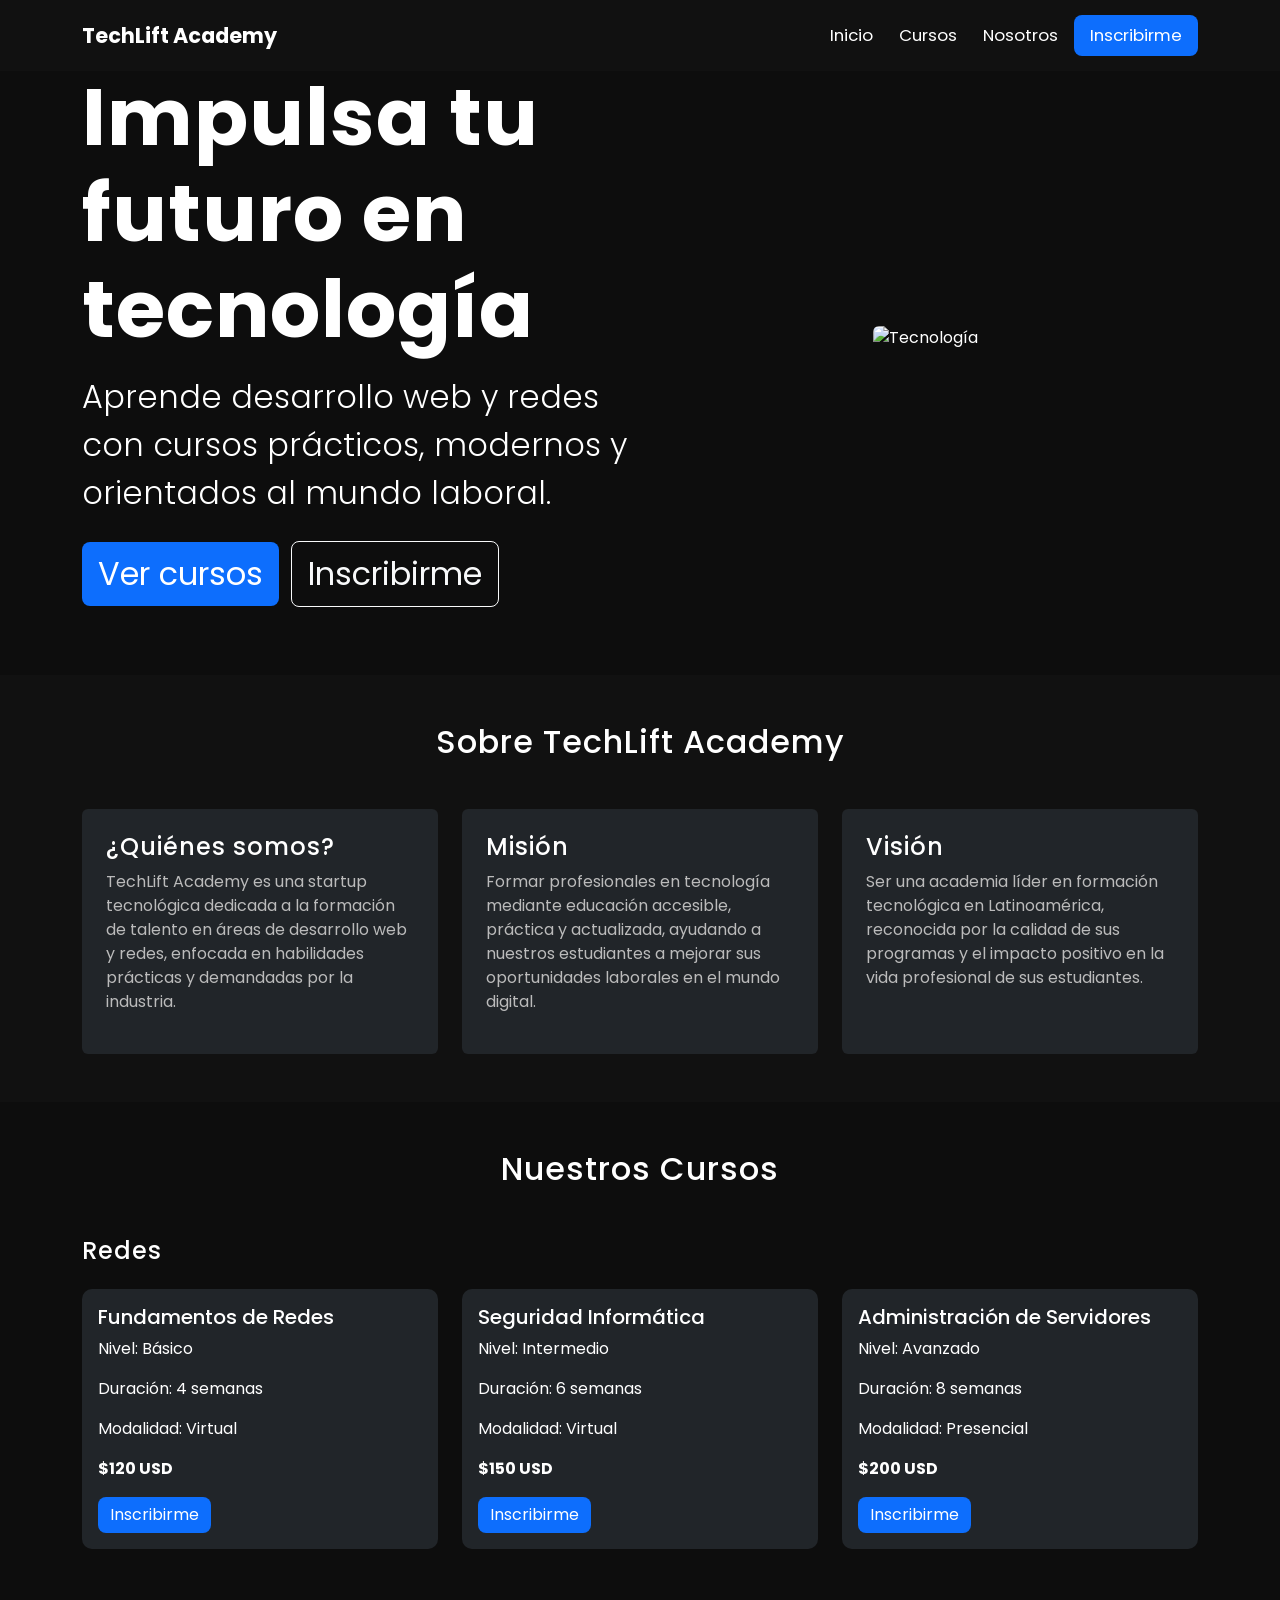
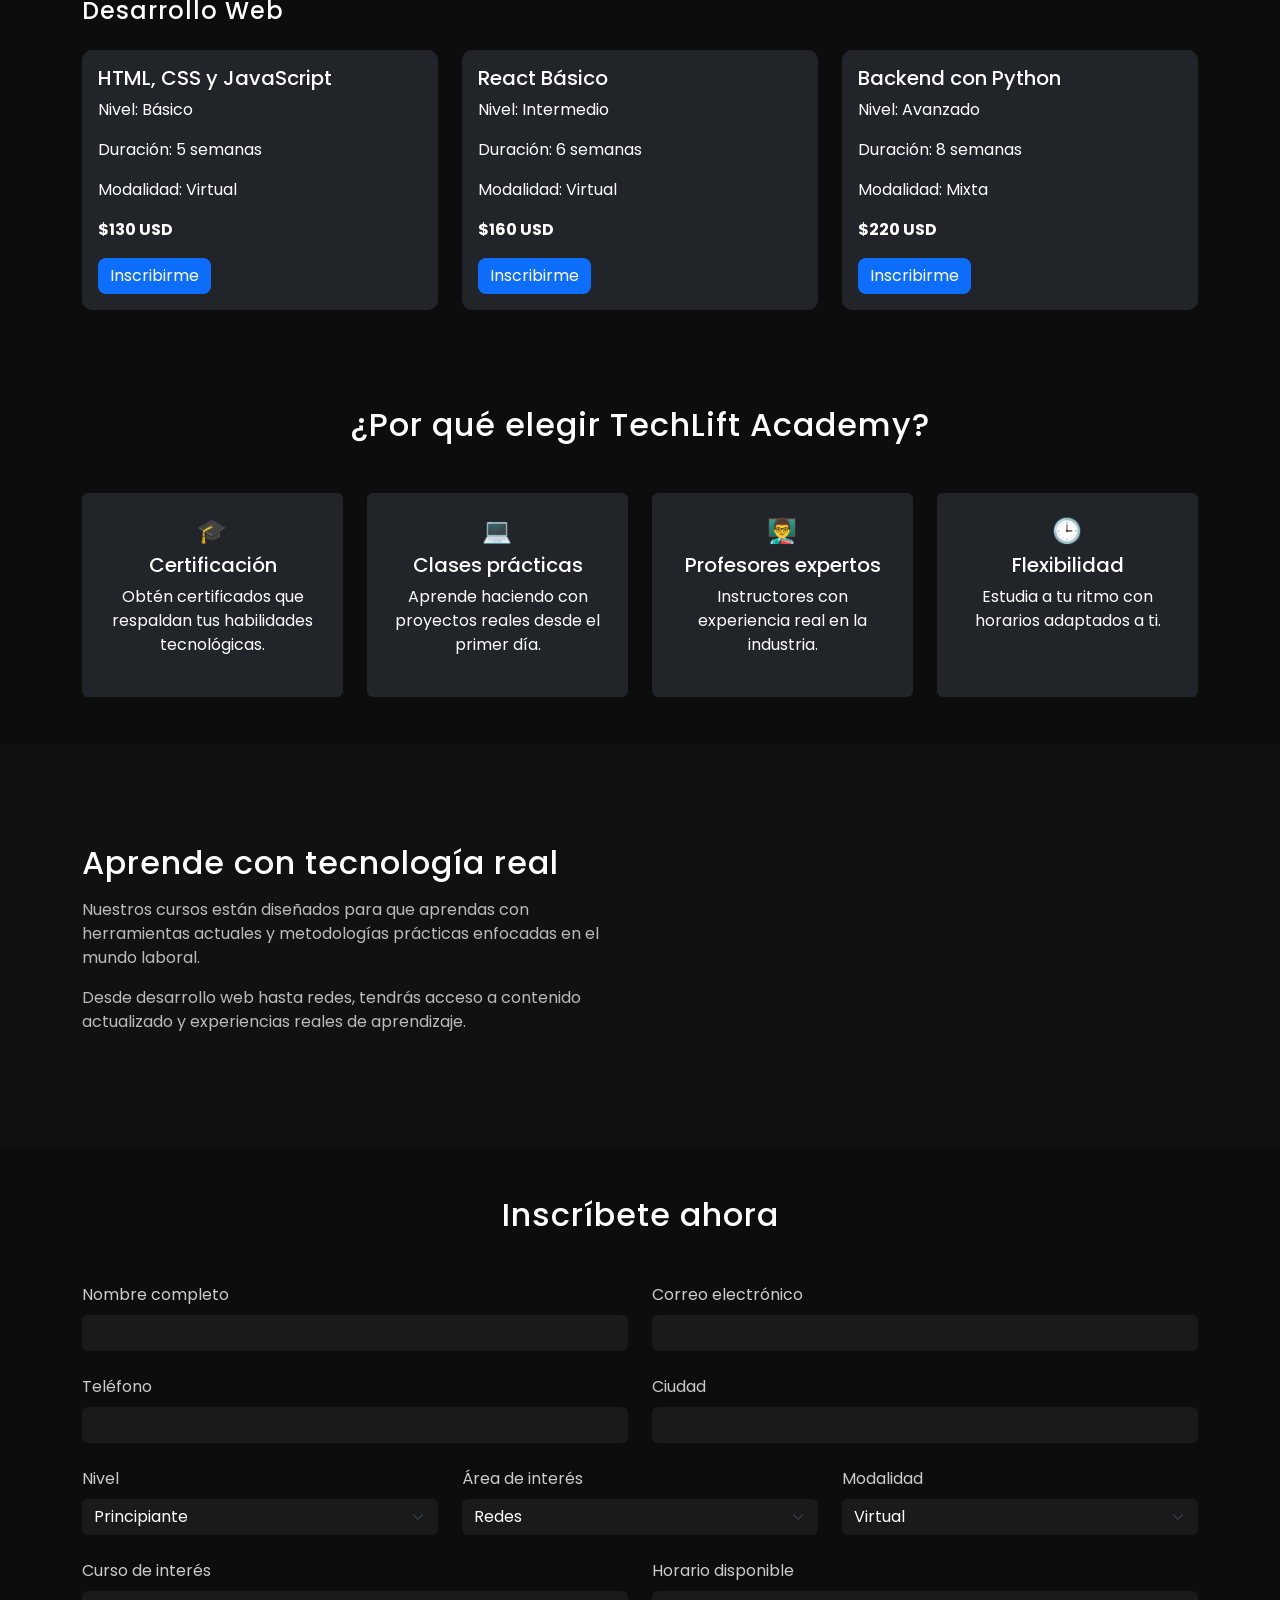
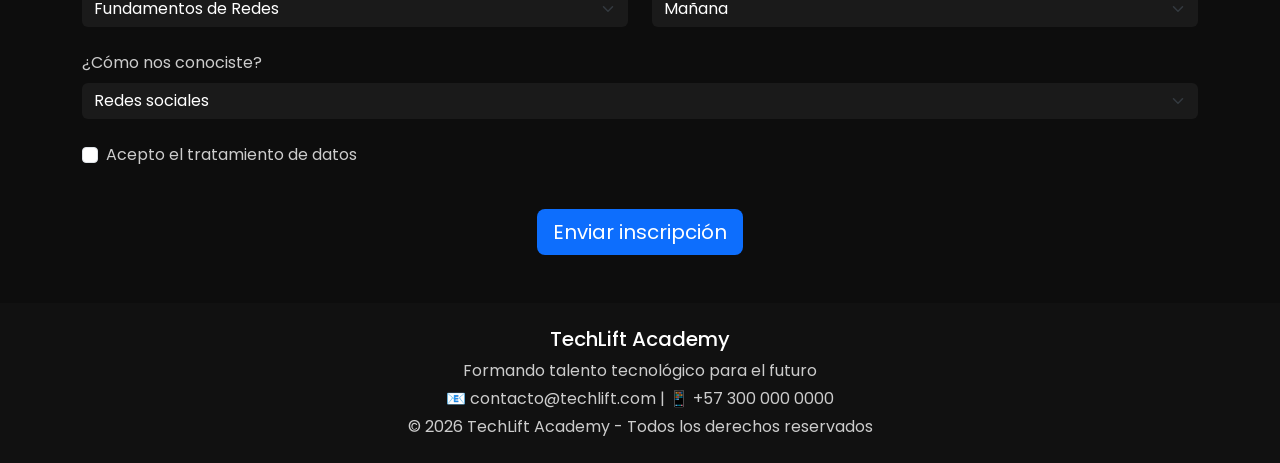
==== index.html @ 4fc76e9e "Cursos Techlift Academy" ====
<!doctype html>
<html lang="es">
  <head>
    <meta charset="UTF-8" />
    <meta name="viewport" content="width=device-width, initial-scale=1.0" />
    <title>TechLift Academy</title>

    <!-- Bootstrap -->
    <link
      href="https://cdn.jsdelivr.net/npm/bootstrap@5.3.3/dist/css/bootstrap.min.css"
      rel="stylesheet"
    />

    <!-- Google Fonts -->
    <link
      href="https://fonts.googleapis.com/css2?family=Poppins:wght@300;400;600&display=swap"
      rel="stylesheet"
    />

    <!-- CSS propio -->
    <link rel="stylesheet" href="css/styles.css" />
  </head>
  <body>
    <!-- 🔹 NAVBAR -->
    <header>
      <nav class="navbar navbar-expand-lg navbar-dark bg-dark fixed-top">
        <div class="container">
          <!-- Logo -->
          <a class="navbar-brand fw-bold" href="#">TechLift Academy</a>

          <!-- Botón hamburguesa -->
          <button
            class="navbar-toggler"
            type="button"
            data-bs-toggle="collapse"
            data-bs-target="#menu"
          >
            <span class="navbar-toggler-icon"></span>
          </button>

          <!-- Links -->
          <div class="collapse navbar-collapse" id="menu">
            <ul class="navbar-nav ms-auto">
              <li class="nav-item">
                <a class="nav-link" href="#inicio">Inicio</a>
              </li>

              <li class="nav-item">
                <a class="nav-link" href="#cursos">Cursos</a>
              </li>

              <li class="nav-item">
                <a class="nav-link" href="#nosotros">Nosotros</a>
              </li>

              <li class="nav-item">
                <a
                  class="nav-link btn btn-primary ms-2 px-3"
                  href="#inscripcion"
                >
                  Inscribirme
                </a>
              </li>
            </ul>
          </div>
        </div>
      </nav>
    </header>

    <!-- 🔹 CONTENIDO PRINCIPAL -->
    <main>
      <!-- HERO -->
      <section
        id="inicio"
        class="d-flex align-items-center text-center text-lg-start"
      >
        <div class="container">
          <div class="row align-items-center">
            <!-- Texto -->
            <div class="col-lg-6">
              <h1 class="display-4 fw-bold">Impulsa tu futuro en tecnología</h1>

              <p class="lead mt-3">
                Aprende desarrollo web y redes con cursos prácticos, modernos y
                orientados al mundo laboral.
              </p>

              <div class="mt-4">
                <a href="#cursos" class="btn btn-primary btn-lg me-2">
                  Ver cursos
                </a>

                <a href="#inscripcion" class="btn btn-outline-light btn-lg">
                  Inscribirme
                </a>
              </div>
            </div>

            <!-- Imagen -->
            <div class="col-lg-6 text-center mt-4 mt-lg-0">
              <img
                src="https://images.unsplash.com/photo-1555066931-4365d14bab8c"
                class="img-fluid rounded"
                alt="Tecnología"
              />
            </div>
          </div>
        </div>
      </section>

      <!-- SOBRE NOSOTROS -->
      <section id="nosotros" class="py-5">
        <div class="container">
          <h2 class="text-center mb-5">Sobre TechLift Academy</h2>

          <div class="row g-4">
            <!-- QUIÉNES SOMOS -->
            <div class="col-md-4">
              <div class="p-4 bg-dark rounded h-100">
                <h4>¿Quiénes somos?</h4>
                <p>
                  TechLift Academy es una startup tecnológica dedicada a la
                  formación de talento en áreas de desarrollo web y redes,
                  enfocada en habilidades prácticas y demandadas por la
                  industria.
                </p>
              </div>
            </div>

            <!-- MISIÓN -->
            <div class="col-md-4">
              <div class="p-4 bg-dark rounded h-100">
                <h4>Misión</h4>
                <p>
                  Formar profesionales en tecnología mediante educación
                  accesible, práctica y actualizada, ayudando a nuestros
                  estudiantes a mejorar sus oportunidades laborales en el mundo
                  digital.
                </p>
              </div>
            </div>

            <!-- VISIÓN -->
            <div class="col-md-4">
              <div class="p-4 bg-dark rounded h-100">
                <h4>Visión</h4>
                <p>
                  Ser una academia líder en formación tecnológica en
                  Latinoamérica, reconocida por la calidad de sus programas y el
                  impacto positivo en la vida profesional de sus estudiantes.
                </p>
              </div>
            </div>
          </div>
        </div>
      </section>

      <!-- CURSOS -->
      <section id="cursos" class="py-5">
        <div class="container">
          <h2 class="text-center mb-5">Nuestros Cursos</h2>

          <!-- REDES -->
          <h4 class="mb-4">Redes</h4>
          <div class="row g-4">
            <!-- Curso 1 -->
            <div class="col-md-4">
              <div class="card bg-dark text-white h-100">
                <div class="card-body">
                  <h5 class="card-title">Fundamentos de Redes</h5>
                  <p>Nivel: Básico</p>
                  <p>Duración: 4 semanas</p>
                  <p>Modalidad: Virtual</p>
                  <p class="fw-bold">$120 USD</p>
                  <a href="#inscripcion" class="btn btn-primary">Inscribirme</a>
                </div>
              </div>
            </div>

            <!-- Curso 2 -->
            <div class="col-md-4">
              <div class="card bg-dark text-white h-100">
                <div class="card-body">
                  <h5 class="card-title">Seguridad Informática</h5>
                  <p>Nivel: Intermedio</p>
                  <p>Duración: 6 semanas</p>
                  <p>Modalidad: Virtual</p>
                  <p class="fw-bold">$150 USD</p>
                  <a href="#inscripcion" class="btn btn-primary">Inscribirme</a>
                </div>
              </div>
            </div>

            <!-- Curso 3 -->
            <div class="col-md-4">
              <div class="card bg-dark text-white h-100">
                <div class="card-body">
                  <h5 class="card-title">Administración de Servidores</h5>
                  <p>Nivel: Avanzado</p>
                  <p>Duración: 8 semanas</p>
                  <p>Modalidad: Presencial</p>
                  <p class="fw-bold">$200 USD</p>
                  <a href="#inscripcion" class="btn btn-primary">Inscribirme</a>
                </div>
              </div>
            </div>
          </div>

          <!-- DESARROLLO WEB -->
          <h4 class="mt-5 mb-4">Desarrollo Web</h4>
          <div class="row g-4">
            <!-- Curso 4 -->
            <div class="col-md-4">
              <div class="card bg-dark text-white h-100">
                <div class="card-body">
                  <h5 class="card-title">HTML, CSS y JavaScript</h5>
                  <p>Nivel: Básico</p>
                  <p>Duración: 5 semanas</p>
                  <p>Modalidad: Virtual</p>
                  <p class="fw-bold">$130 USD</p>
                  <a href="#inscripcion" class="btn btn-primary">Inscribirme</a>
                </div>
              </div>
            </div>

            <!-- Curso 5 -->
            <div class="col-md-4">
              <div class="card bg-dark text-white h-100">
                <div class="card-body">
                  <h5 class="card-title">React Básico</h5>
                  <p>Nivel: Intermedio</p>
                  <p>Duración: 6 semanas</p>
                  <p>Modalidad: Virtual</p>
                  <p class="fw-bold">$160 USD</p>
                  <a href="#inscripcion" class="btn btn-primary">Inscribirme</a>
                </div>
              </div>
            </div>

            <!-- Curso 6 -->
            <div class="col-md-4">
              <div class="card bg-dark text-white h-100">
                <div class="card-body">
                  <h5 class="card-title">Backend con Python</h5>
                  <p>Nivel: Avanzado</p>
                  <p>Duración: 8 semanas</p>
                  <p>Modalidad: Mixta</p>
                  <p class="fw-bold">$220 USD</p>
                  <a href="#inscripcion" class="btn btn-primary">Inscribirme</a>
                </div>
              </div>
            </div>
          </div>
        </div>
      </section>

      <section id="beneficios" class="py-5">
        <div class="container text-center">
          <h2 class="mb-5">¿Por qué elegir TechLift Academy?</h2>

          <div class="row g-4">
            <!-- Beneficio 1 -->
            <div class="col-md-3">
              <div class="p-4 bg-dark rounded">
                <h4>🎓</h4>
                <h5>Certificación</h5>
                <p>
                  Obtén certificados que respaldan tus habilidades tecnológicas.
                </p>
              </div>
            </div>

            <!-- Beneficio 2 -->
            <div class="col-md-3">
              <div class="p-4 bg-dark rounded">
                <h4>💻</h4>
                <h5>Clases prácticas</h5>
                <p>
                  Aprende haciendo con proyectos reales desde el primer día.
                </p>
              </div>
            </div>

            <!-- Beneficio 3 -->
            <div class="col-md-3 d-flex">
              <div class="p-4 bg-dark rounded w-100">
                <h4>👨‍🏫</h4>
                <h5>Profesores expertos</h5>
                <p>Instructores con experiencia real en la industria.</p>
              </div>
            </div>

            <!-- Beneficio 4 -->
            <div class="col-md-3 d-flex">
              <div class="p-4 bg-dark rounded w-100">
                <h4>🕒</h4>
                <h5>Flexibilidad</h5>
                <p>Estudia a tu ritmo con horarios adaptados a ti.</p>
              </div>
            </div>
          </div>
        </div>
      </section>

      <!-- MULTIMEDIA -->
      <section id="multimedia" class="py-5">
        <div class="container">
          <div class="row align-items-center">
            <!-- Texto -->
            <div class="col-lg-6">
              <h2>Aprende con tecnología real</h2>
              <p class="mt-3">
                Nuestros cursos están diseñados para que aprendas con
                herramientas actuales y metodologías prácticas enfocadas en el
                mundo laboral.
              </p>
              <p>
                Desde desarrollo web hasta redes, tendrás acceso a contenido
                actualizado y experiencias reales de aprendizaje.
              </p>
            </div>

            <!-- Video -->
            <div class="col-lg-6 mt-4 mt-lg-0">
              <div class="ratio ratio-16x9">
                <iframe
                  src="https://www.youtube.com/embed/zOjov-2OZ0E"
                  title="Curso tecnología"
                  allowfullscreen
                >
                </iframe>
              </div>
            </div>
          </div>
        </div>
      </section>

      <!-- FORMULARIO -->
      <section id="inscripcion" class="py-5">
        <div class="container">
          <h2 class="text-center mb-5">Inscríbete ahora</h2>

          <form action="https://formspree.io/f/mwvwjvnv" method="POST">
            <div class="row g-4">
              <!-- DATOS PERSONALES -->
              <div class="col-md-6">
                <label class="form-label">Nombre completo</label>
                <input
                  type="text"
                  name="nombre"
                  class="form-control"
                  required
                />
              </div>

              <div class="col-md-6">
                <label class="form-label">Correo electrónico</label>
                <input type="email" name="email" class="form-control" />
              </div>

              <div class="col-md-6">
                <label class="form-label">Teléfono</label>
                <input type="text" name="telefono" class="form-control" />
              </div>

              <div class="col-md-6">
                <label class="form-label">Ciudad</label>
                <input type="text" name="ciudad" class="form-control" />
              </div>

              <!-- PERFIL -->
              <div class="col-md-4">
                <label class="form-label">Nivel</label>
                <select name="nivel" class="form-select">
                  <option>Principiante</option>
                  <option>Intermedio</option>
                  <option>Avanzado</option>
                </select>
              </div>

              <div class="col-md-4">
                <label class="form-label">Área de interés</label>
                <select name="area" class="form-select">
                  <option>Redes</option>
                  <option>Desarrollo Web</option>
                  <option>Ambas</option>
                </select>
              </div>

              <div class="col-md-4">
                <label class="form-label">Modalidad</label>
                <select name="modalidad" class="form-select">
                  <option>Virtual</option>
                  <option>Presencial</option>
                  <option>Mixta</option>
                </select>
              </div>

              <!-- INTERESES -->
              <div class="col-md-6">
                <label class="form-label">Curso de interés</label>
                <select name="curso" class="form-select">
                  <option>Fundamentos de Redes</option>
                  <option>Seguridad Informática</option>
                  <option>HTML, CSS y JS</option>
                  <option>React Básico</option>
                </select>
              </div>

              <div class="col-md-6">
                <label class="form-label">Horario disponible</label>
                <select name="horario" class="form-select">
                  <option>Mañana</option>
                  <option>Tarde</option>
                  <option>Noche</option>
                  <option>Fines de semana</option>
                </select>
              </div>

              <!-- MARKETING -->
              <div class="col-12">
                <label class="form-label">¿Cómo nos conociste?</label>
                <select name="conocimiento" class="form-select">
                  <option>Redes sociales</option>
                  <option>Google</option>
                  <option>Recomendación</option>
                  <option>Otro</option>
                </select>
              </div>

              <!-- CHECK -->
              <div class="col-12">
                <div class="form-check">
                  <input class="form-check-input" type="checkbox" required />
                  <label class="form-check-label">
                    Acepto el tratamiento de datos
                  </label>
                </div>
              </div>

              <!-- BOTÓN -->
              <div class="col-12 text-center">
                <button type="submit" class="btn btn-primary btn-lg mt-3">
                  Enviar inscripción
                </button>
              </div>
            </div>
          </form>
        </div>
        <div
          id="mensajeExito"
          class="alert alert-success mt-4 d-none text-center"
        >
          ✅ Tu inscripción fue enviada correctamente
        </div>
      </section>
    </main>

    <!-- 🔹 FOOTER -->
    <footer class="py-4 text-center">
      <div class="container">
        <h5>TechLift Academy</h5>

        <p class="mb-1">Formando talento tecnológico para el futuro</p>

        <p class="mb-1">📧 contacto@techlift.com | 📱 +57 300 000 0000</p>

        <p class="mb-0">
          © 2026 TechLift Academy - Todos los derechos reservados
        </p>
      </div>
    </footer>

    <!-- JS Bootstrap -->
    <script src="https://cdn.jsdelivr.net/npm/bootstrap@5.3.3/dist/js/bootstrap.bundle.min.js"></script>
    <script src="js/main.js"></script>
  </body>
</html>
---- css/styles.css ----
body {
  background-color: #0d0d0d;
  color: #ffffff;
  font-family: "Poppins", sans-serif;
}

/* Navbar */
.navbar {
  padding: 15px 0;
  background-color: #111 !important;
}

/* Logo */
.navbar-brand {
  font-size: 1.3rem;
}

/* Links */
.nav-link {
  font-size: 1.05rem;
  margin-left: 10px;
  color: #ffffff;
}
.nav-link:hover {
  border-radius: 5px;
  letter-spacing: 0.5px;
  background-color: #0b5ed7;
  transform: translateY(-2px);
  box-shadow: 0 8px 20px rgba(13, 110, 253, 0.4);
}

/* Botón */
.btn-primary {
  background-color: #0d6efd;
  border: none;
}

.btn-primary:hover {
  background-color: #0b5ed7;
}

#inicio {
  min-height: 75vh; /* menos altura exagerada */
  display: flex;
  align-items: center;
  padding: 40px 0; /* reduce espacio vertical */
}

#inicio h1 {
  font-size: 5rem;
  line-height: 1.2;
}

#inicio p {
  font-size: 2rem;
}

/* Transición suave general */
#inicio .btn {
  transition: all 0.3s ease;
  font-size: 2rem;
}

/* Botón principal (Ver cursos) */
#inicio .btn-primary:hover {
  letter-spacing: 2px;
  background-color: #0b5ed7;
  transform: translateY(-2px);
  box-shadow: 0 8px 20px rgba(13, 110, 253, 0.4);
}

/* Botón outline (Inscribirme) */
#inicio .btn-outline-light:hover {
  background-color: #ffffff;
  color: #000;
  transform: translateY(-2px);
  box-shadow: 0 8px 20px rgba(255, 255, 255, 0.2);
  letter-spacing: 2px;
}

/* Imagen */
#inicio img {
  width: 100%;
  max-height: 450px;
  object-fit: cover;
  border-radius: 10px;
}

.card {
  border: none;
  border-radius: 10px;
  transition: 0.3s;
}

.card:hover {
  transform: translateY(-5px);
}

#beneficios .p-4 {
  transition: 0.3s;
}

#beneficios .p-4:hover {
  transform: translateY(-5px);
  background-color: #1a1a1a;
}

#beneficios .row > div {
  display: flex;
}

#beneficios .p-4 {
  width: 100%;
}

#multimedia {
  background-color: #111;
}

#multimedia h2 {
  color: #ffffff;
}

#multimedia p {
  color: #bbbbbb;
}

#inscripcion {
  background-color: #0d0d0d;
}

.form-control,
.form-select {
  background-color: #1a1a1a;
  border: none;
  color: #fff;
}

.form-control:focus,
.form-select:focus {
  background-color: #1a1a1a;
  color: #fff;
  box-shadow: 0 0 5px #0d6efd;
}

label {
  color: #cccccc;
}

#nosotros {
  background-color: #111;
}

#nosotros h2 {
  color: #ffffff;
}

#nosotros p {
  color: #bbbbbb;
}

footer {
  background-color: #111;
  color: #ccc;
}

footer h5 {
  color: #fff;
}

html {
  scroll-behavior: smooth;
}

h1,
h2,
h3,
h4 {
  letter-spacing: 1px;
}

.btn {
  border-radius: 8px;
}
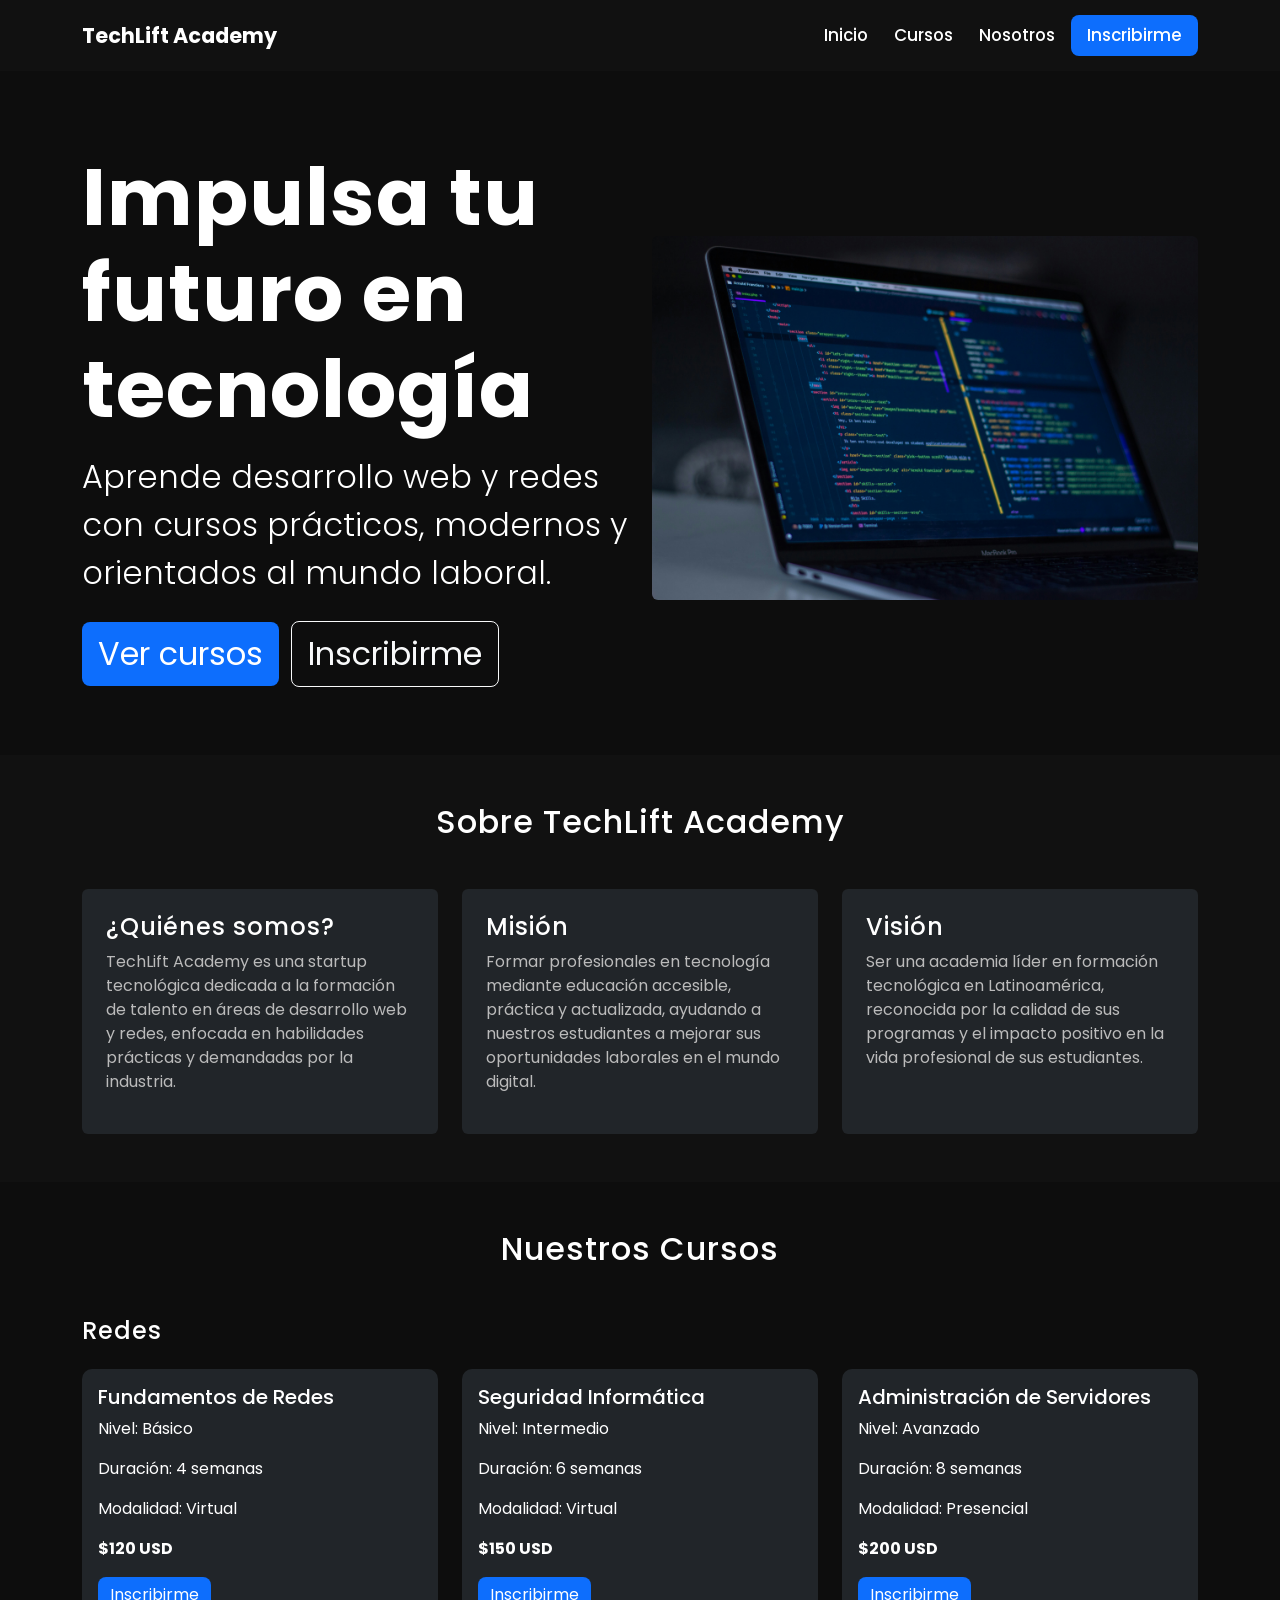
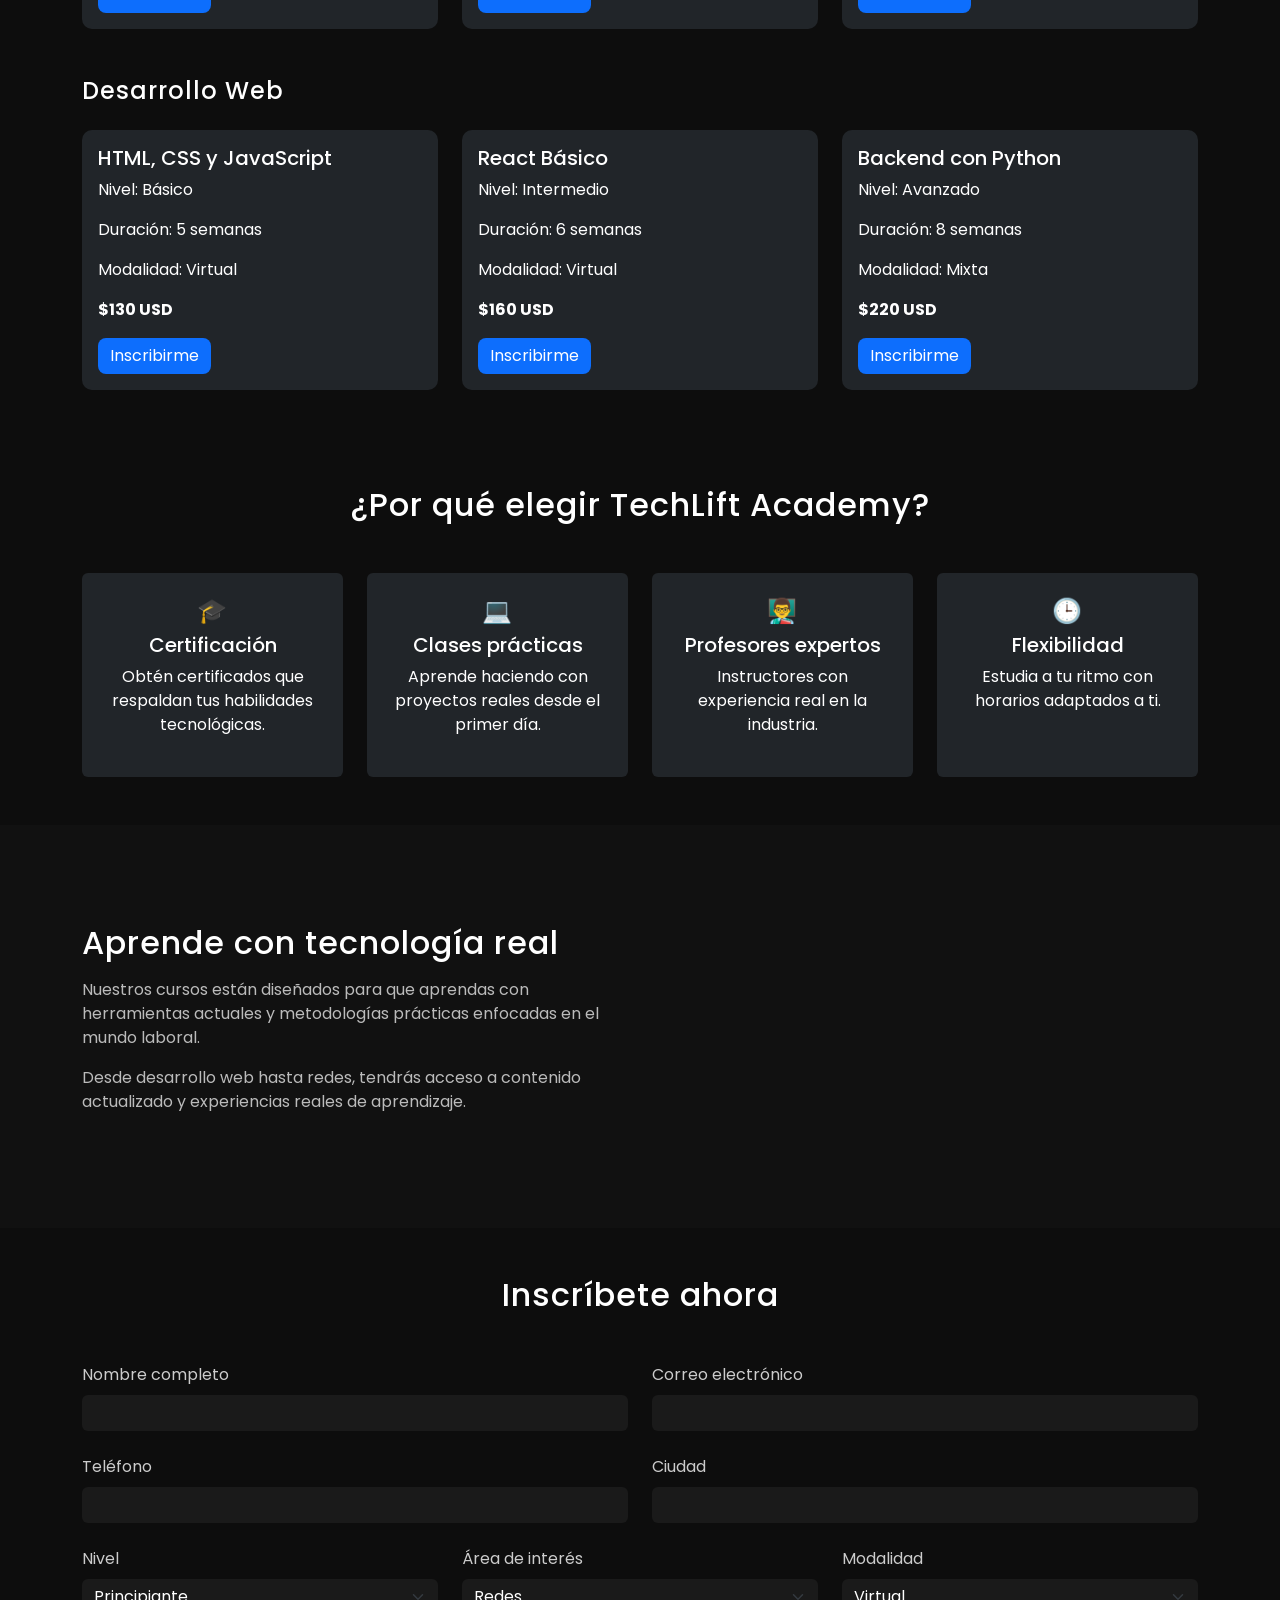
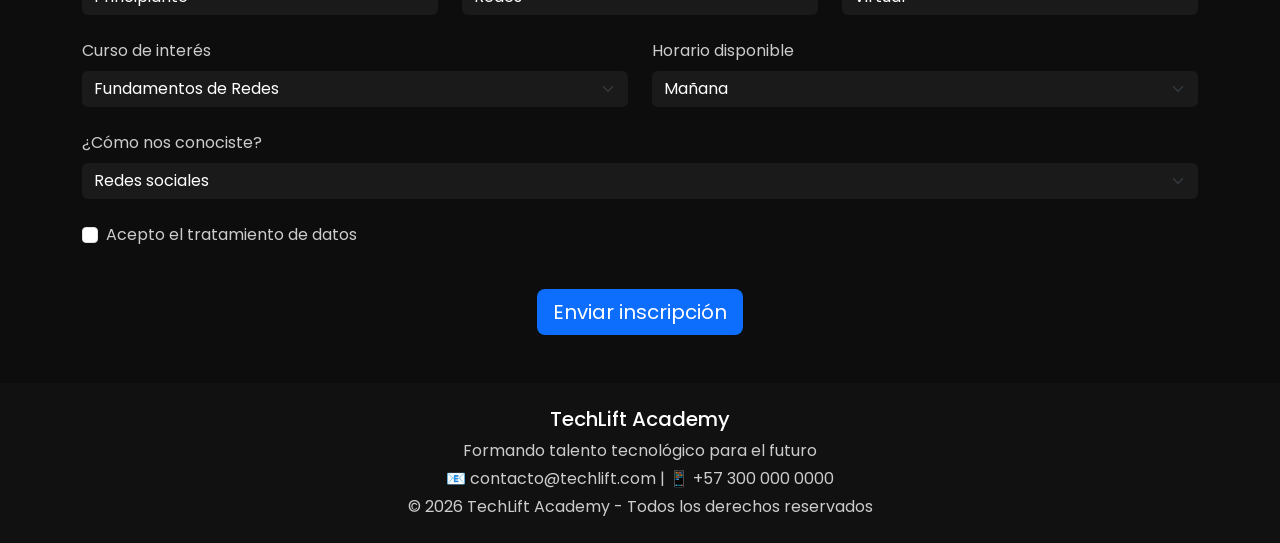
==== commit 2a5c5518: "Actualizacion 1.1" ====
--- a/index.html
+++ b/index.html
@@ -99,7 +99,7 @@
             <!-- Imagen -->
             <div class="col-lg-6 text-center mt-4 mt-lg-0">
               <img
-                src="https://images.unsplash.com/photo-1555066931-4365d14bab8c"
+                src="assets/img/Hero_foto.jpeg"
                 class="img-fluid rounded"
                 alt="Tecnología"
               />
@@ -340,7 +340,14 @@
         <div class="container">
           <h2 class="text-center mb-5">Inscríbete ahora</h2>
 
-          <form action="https://formspree.io/f/mwvwjvnv" method="POST">
+          <form
+            action="https://formspree.io/f/mwvwjvnv"
+            method="POST"
+            onsubmit="
+              enviarFormulario(event);
+              return false;
+            "
+          >
             <div class="row g-4">
               <!-- DATOS PERSONALES -->
               <div class="col-md-6">
--- a/css/styles.css
+++ b/css/styles.css
@@ -2,6 +2,7 @@
   background-color: #0d0d0d;
   color: #ffffff;
   font-family: "Poppins", sans-serif;
+  padding-top: 80px;
 }
 
 /* Navbar */
@@ -17,6 +18,7 @@
 
 /* Links */
 .nav-link {
+  font-weight: 500;
   font-size: 1.05rem;
   margin-left: 10px;
   color: #ffffff;
@@ -182,3 +184,161 @@
 .btn {
   border-radius: 8px;
 }
+
+/* ========================= */
+/* 📱 RESPONSIVE DESIGN */
+/* ========================= */
+
+@media (max-width: 992px) {
+  /* HERO */
+  #inicio {
+    text-align: center;
+  }
+
+  #inicio h1 {
+    font-size: 3.5rem;
+  }
+
+  #inicio p {
+    font-size: 1.5rem;
+  }
+
+  #inicio img {
+    margin-top: 20px;
+  }
+}
+
+@media (max-width: 768px) {
+  /* NAVBAR */
+  .navbar {
+    padding: 10px 0;
+  }
+
+  .nav-link {
+    margin: 5px 0;
+    text-align: center;
+  }
+
+  /* HERO */
+  #inicio {
+    padding: 30px 15px;
+  }
+
+  #inicio h1 {
+    font-size: 2.5rem;
+  }
+
+  #inicio p {
+    font-size: 1.2rem;
+  }
+
+  #inicio .btn {
+    font-size: 1.2rem;
+    width: 100%;
+    margin-bottom: 10px;
+  }
+
+  #inicio img {
+    max-height: 280px;
+  }
+
+  /* BENEFICIOS */
+  #beneficios .col-md-3 {
+    margin-bottom: 15px;
+  }
+
+  /* FORMULARIO */
+  form .col-md-6,
+  form .col-md-4 {
+    width: 100%;
+  }
+}
+
+@media (max-width: 576px) {
+  /* HERO MÁS COMPACTO */
+  #inicio h1 {
+    font-size: 2rem;
+  }
+
+  #inicio p {
+    font-size: 1rem;
+  }
+
+  #inicio img {
+    max-height: 220px;
+  }
+
+  /* TÍTULOS GENERALES */
+  h2 {
+    font-size: 1.6rem;
+  }
+}
+
+/* ========================= */
+/* ✨ HOVERS GENERALES PRO */
+/* ========================= */
+
+/* NAVBAR LINKS */
+.nav-link {
+  transition: all 0.3s ease;
+}
+
+/* BOTONES GENERALES */
+.btn {
+  transition: all 0.3s ease;
+}
+
+.btn:hover {
+  transform: translateY(-2px);
+}
+
+/* BOTÓN PRIMARY GLOBAL */
+.btn-primary:hover {
+  box-shadow: 0 6px 18px rgba(13, 110, 253, 0.35);
+}
+
+/* CARDS (CURSOS) */
+.card {
+  transition: all 0.3s ease;
+}
+
+.card:hover {
+  transform: translateY(-8px) scale(1.02);
+  box-shadow: 0 10px 30px rgba(0, 0, 0, 0.6);
+}
+
+/* BENEFICIOS (refuerzo visual) */
+#beneficios .p-4 {
+  transition: all 0.3s ease;
+}
+
+#beneficios .p-4:hover {
+  transform: translateY(-6px) scale(1.02);
+}
+
+/* INPUTS DEL FORM */
+.form-control,
+.form-select {
+  transition: all 0.25s ease;
+}
+
+.form-control:hover,
+.form-select:hover {
+  background-color: #222;
+}
+
+/* CHECKBOX */
+.form-check-input {
+  transition: 0.2s;
+}
+
+.form-check-input:hover {
+  cursor: pointer;
+  transform: scale(1.1);
+}
+
+/* FOOTER (detalle fino) */
+footer p:hover {
+  color: #ffffff;
+  transition: 0.3s;
+}
